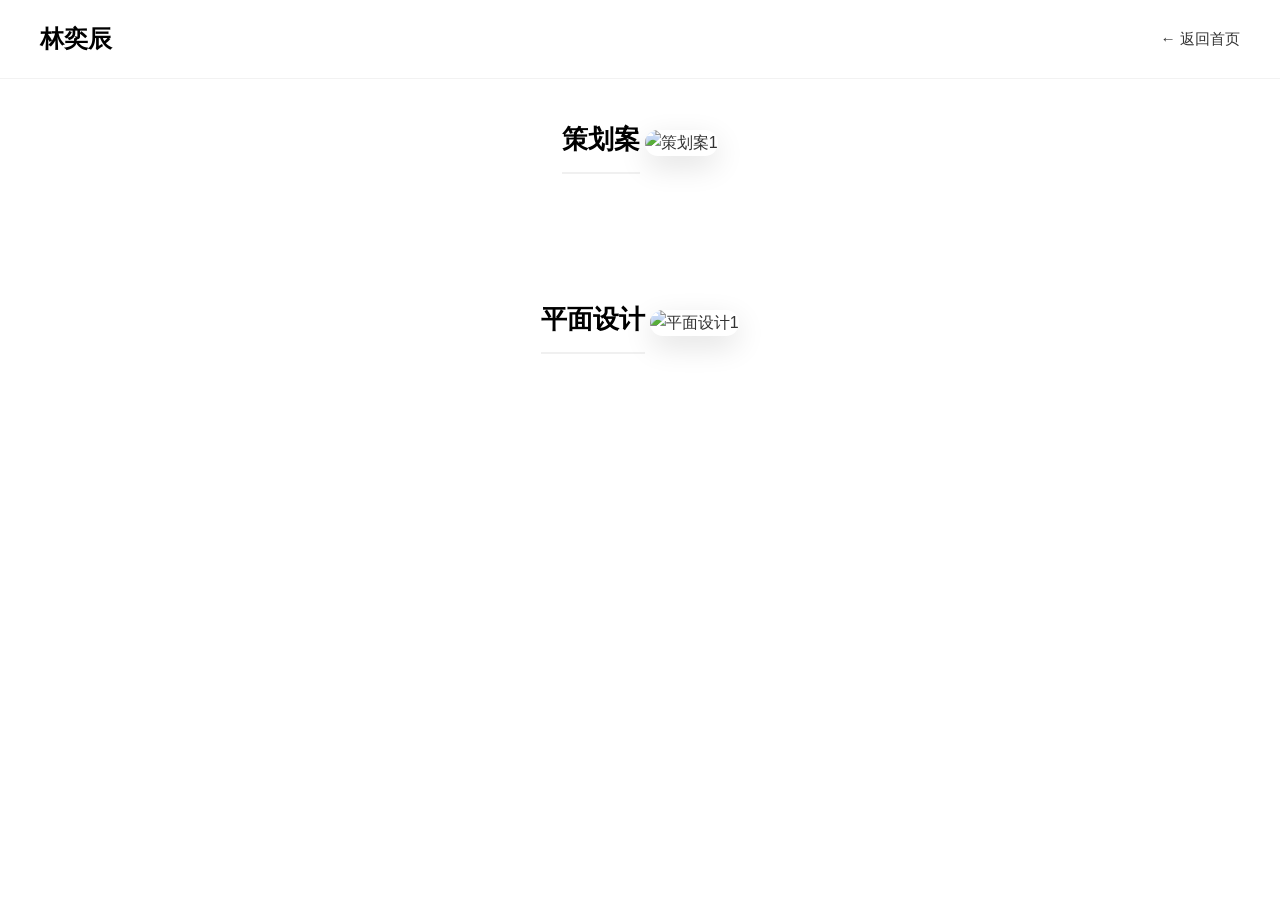
==== academic.html @ 8e868f14 "Create academic.html" ====
<!DOCTYPE html>
<html lang="zh-CN">
<head>
  <meta charset="UTF-8">
  <meta name="viewport" content="width=device-width, initial-scale=1.0">
  <title>学术作品 | 林奕辰</title>
  <link rel="stylesheet" href="style.css">
  <style>
    /* 这里使用页面专属样式，绝对不会和其他页面冲突 */
    .academic-section {
      max-width: 1000px;
      margin: 0 auto 60px;
      padding: 0 25px;
      text-align: center;
    }
    .academic-section h2 {
      font-size: 1.6rem;
      color: #000;
      margin: 40px 0 25px;
      border-bottom: 2px solid rgba(0,0,0,0.06);
      padding-bottom: 12px;
      display: inline-block;
    }
    .academic-img {
      width: 100%;
      height: auto;
      border-radius: 16px;
      box-shadow: 0 10px 30px rgba(0,0,0,0.12);
      margin-bottom: 20px;
    }
  </style>
</head>
<body>

  <div class="page-content">

    <!-- 顶部导航 -->
    <header class="navbar">
      <div class="logo">林奕辰</div>
      <nav>
        <a href="index.html">← 返回首页</a>
      </nav>
    </header>

    <!-- ===== 第一部分：策划案 ===== -->
    <div class="academic-section">
      <h2>策划案</h2>
      
      <!-- 有一张就写一行，有多张就复制多行 -->
      <img src="plan1.jpg" alt="策划案1" class="academic-img">
      <!-- <img src="plan2.jpg" alt="策划案2" class="academic-img"> -->
    </div>

    <!-- ===== 第二部分：平面设计 ===== -->
    <div class="academic-section">
      <h2>平面设计</h2>
      
      <img src="design1.jpg" alt="平面设计1" class="academic-img">
      <!-- <img src="design2.jpg" alt="平面设计2" class="academic-img"> -->
    </div>

  </div>

</body>
</html>
---- style.css ----
/* ===== 全局重置 ===== */
* {
  margin: 0;
  padding: 0;
  box-sizing: border-box;
}

body {
  font-family: "Helvetica Neue", Arial, sans-serif;
  background-color: #ffffff;
  color: #333;
  line-height: 1.6;
  min-height: 100vh;
}

/* ===== 背景轮播层 ===== */
.bg-carousel {
  position: fixed;
  top: 0;
  left: 0;
  width: 100%;
  height: 100%;
  z-index: -1;
  pointer-events: none;
  overflow: hidden;
}

.bg-slide {
  position: absolute;
  top: 0;
  left: 0;
  width: 100%;
  height: 100%;
  background-size: cover;
  background-position: center;
  background-repeat: no-repeat;
  opacity: 0;
  transition: opacity 1.5s ease-in-out;
}

.bg-slide.active {
  opacity: 1;
}

/* ===== 页面内容层 ===== */
.page-content {
  position: relative;
  z-index: 1;
}

/* ===== 全局链接：黑色加粗，无下划线 ===== */
a,
a:link,
a:visited,
a:active {
  color: #000 !important;
  font-weight: bold;
  text-decoration: none !important;
}

a:hover {
  color: #000 !important;
  text-decoration: underline !important;
}

/* ===== 导航栏 ===== */
.navbar {
  display: flex;
  justify-content: space-between;
  align-items: center;
  padding: 20px 40px;
  background: rgba(255, 255, 255, 0.85);
  backdrop-filter: blur(6px);
  border-bottom: 1px solid rgba(0, 0, 0, 0.05);
  position: sticky;
  top: 0;
  z-index: 100;
}

.logo {
  font-size: 1.5rem;
  font-weight: bold;
  color: #000;
}

.navbar nav a,
.navbar nav a:link,
.navbar nav a:visited {
  margin-left: 25px;
  font-size: 0.95rem;
  font-weight: normal !important;
  color: #333 !important;
  text-decoration: none !important;
}

.navbar nav a:hover {
  color: #000 !important;
  border-bottom: 2px solid #000;
  text-decoration: none !important;
}

/* ===== 个人照片 ===== */
.profile-photo {
  width: 180px;
  height: 180px;
  border-radius: 50%;
  object-fit: cover;
  box-shadow: 0 8px 24px rgba(0, 0, 0, 0.15);
  margin-bottom: 20px;
  display: block;
  margin-left: auto;
  margin-right: auto;
}

/* ===== 基本信息区 ===== */
.info {
  text-align: center;
  padding: 40px 20px;
  background: rgba(255, 255, 255, 0.75);
  backdrop-filter: blur(4px);
  max-width: 900px;
  margin: 60px auto;
  border-radius: 12px;
}

.info h1 {
  font-size: 2.2rem;
  margin-bottom: 10px;
  color: #000;
}

.info p {
  margin: 4px 0;
  color: #333;
  font-size: 0.95rem;
  font-weight: normal;
}

/* ===== 卡片区域 ===== */
.cards {
  display: grid;
  grid-template-columns: repeat(auto-fit, minmax(280px, 1fr));
  gap: 25px;
  padding: 40px;
  max-width: 1200px;
  margin: 0 auto;
}

/* 卡片整体（包括作为链接时的状态） */
.card,
a.card,
a.card:link,
a.card:visited,
a.card:active {
  display: block;
  background: rgba(255, 255, 255, 0.9);
  backdrop-filter: blur(4px);
  border: 1px solid rgba(0, 0, 0, 0.06);
  border-radius: 10px;
  padding: 25px;
  box-shadow: 0 2px 8px rgba(0, 0, 0, 0.06);
  transition: transform 0.2s, box-shadow 0.2s;
  cursor: pointer;
  color: #333 !important;
  font-weight: normal !important;
  text-decoration: none !important;
}

.card:hover,
a.card:hover {
  transform: translateY(-4px);
  box-shadow: 0 8px 20px rgba(0, 0, 0, 0.12);
  text-decoration: none !important;
}

/* 卡片标题：黑色加粗 */
.card h2,
a.card h2,
.card h2 a,
a.card h2 a,
.card h2 a:link,
.card h2 a:visited {
  font-size: 1.3rem;
  margin-bottom: 12px;
  border-bottom: 2px solid #f0f0f0;
  padding-bottom: 8px;
  font-weight: bold !important;
  color: #000 !important;
  text-decoration: none !important;
}

.card h2 a:hover,
a.card:hover h2 {
  text-decoration: underline !important;
}

/* 卡片正文：灰色正常粗细 */
.card p,
a.card p,
.card p a,
a.card p a {
  color: #666 !important;
  font-size: 0.95rem;
  font-weight: normal !important;
  text-decoration: none !important;
}

/* ===== 按钮（简历下载） ===== */
.btn,
.btn:link,
.btn:visited,
.btn:active {
  display: inline-block;
  padding: 10px 24px;
  background: #333;
  color: #fff !important;
  text-decoration: none !important;
  border-radius: 6px;
  margin-top: 15px;
  font-weight: normal !important;
  transition: background 0.2s;
}

.btn:hover {
  background: #000;
  color: #fff !important;
  text-decoration: none !important;
}

/* ===== 页脚 ===== */
footer {
  text-align: center;
  padding: 30px;
  color: #888;
  font-size: 0.85rem;
  background: rgba(255, 255, 255, 0.7);
  backdrop-filter: blur(4px);
  margin-top: 40px;
}

/* ===== 移动端适配 ===== */
@media (max-width: 768px) {
  .navbar {
    flex-direction: column;
    gap: 10px;
    padding: 15px;
  }

  .navbar nav a {
    margin: 0 10px;
    font-size: 0.85rem;
  }

  .profile-photo {
    width: 60vw;
    height: 60vw;
  }
}
/* ===== 最强制：卡片区域所有文字全部黑色 ===== */
.cards,
.cards *,
.card,
.card *,
a.card,
a.card *,
.cards h1, .cards h2, .cards h3,
.cards h1 *, .cards h2 *, .cards h3 *,
.card h1, .card h2, .card h3,
.card h1 *, .card h2 *, .card h3 * {
  color: #000 !important;
  text-decoration: none !important;
}

/* 卡片正文保持灰色，不要全黑 */
.card p,
.card p *,
a.card p,
a.card p *,
.cards p,
.cards p * {
  color: #666 !important;
  font-weight: normal !important;
}
/* ===== 工作经历页 ===== */
.work-header {
  text-align: center;
  margin-top: 50px;
  margin-bottom: 40px;
}

.work-header h1 {
  font-size: 2.2rem;
  color: #000;
  margin-bottom: 10px;
}

.work-header p {
  color: #666;
  font-size: 1rem;
}

/* 左右两栏布局 */
.work-layout {
  display: flex;
  justify-content: center;
  align-items: flex-start;
  gap: 80px;
  max-width: 1100px;
  margin: 0 auto 80px;
  padding: 0 40px;
}

/* 左侧人物区 */
.work-avatar {
  flex: 0 0 280px;     /* 固定宽度 280px */
  display: flex;
  flex-direction: column;
  align-items: center;
  position: sticky;    /* 滚动时人物固定在屏幕 */
  top: 120px;
}

.q-img {
  width: 100%;
  height: auto;
  filter: drop-shadow(0 15px 25px rgba(0, 0, 0, 0.12));  /* 人物悬浮阴影 */
}

.avatar-label {
  margin-top: 15px;
  background: #fff;
  padding: 6px 20px;
  border-radius: 30px;
  font-size: 0.85rem;
  font-weight: bold;
  color: #000;
  box-shadow: 0 4px 12px rgba(0, 0, 0, 0.08);
}

/* ===== 工作经历页 ===== */
.work-title {
  text-align: center;
  font-size: 2rem;
  color: #000;
  margin: 60px 0 50px;
  font-weight: bold;
}

.work-grid {
  display: grid;
  grid-template-columns: 1fr 1fr 1fr;
  gap: 50px;
  max-width: 1100px;
  margin: 0 auto 100px;
  padding: 0 40px;
  align-items: center;
}

.work-side {
  display: flex;
  flex-direction: column;
  gap: 60px;
}

.work-side.left {
  text-align: right;
}

.work-side.right {
  text-align: left;
}

.work-block h2 {
  font-size: 1.15rem;
  color: #000 !important;
  font-weight: bold !important;
  margin-bottom: 8px;
}

.work-block p {
  font-size: 0.9rem;
  color: #666 !important;
  line-height: 1.7;
}

.work-center {
  display: flex;
  justify-content: center;
}

.q-img {
  width: 100%;
  max-width: 260px;
  height: auto;
  filter: drop-shadow(0 15px 25px rgba(0, 0, 0, 0.1));
}

@media (max-width: 768px) {
  .work-grid {
    grid-template-columns: 1fr;
    gap: 30px;
    padding: 0 25px;
  }
  .work-side {
    text-align: center !important;
    gap: 35px;
  }
  .work-center {
    order: -1;
  }
}
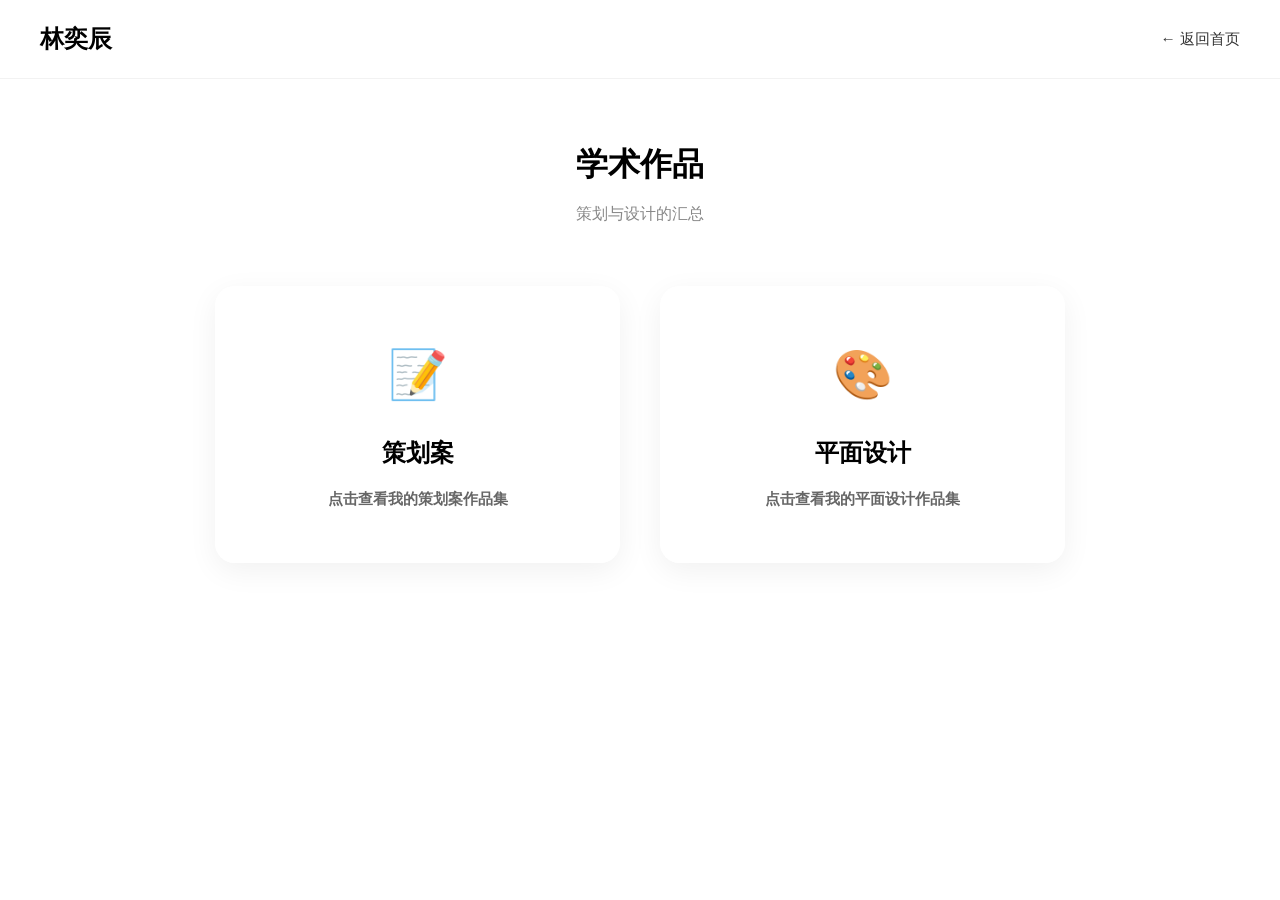
==== commit 714944df: "Update academic.html" ====
--- a/academic.html
+++ b/academic.html
@@ -6,27 +6,62 @@
   <title>学术作品 | 林奕辰</title>
   <link rel="stylesheet" href="style.css">
   <style>
-    /* 这里使用页面专属样式，绝对不会和其他页面冲突 */
-    .academic-section {
-      max-width: 1000px;
-      margin: 0 auto 60px;
+    /* 本页面专属样式 */
+    .academic-title {
+      text-align: center;
+      font-size: 2rem;
+      color: #000;
+      margin: 60px 0 10px;
+    }
+    .academic-subtitle {
+      text-align: center;
+      color: #888;
+      margin-bottom: 60px;
+    }
+    .academic-layout {
+      display: flex;
+      gap: 40px;
+      max-width: 900px;
+      margin: 0 auto 100px;
       padding: 0 25px;
+    }
+    .entry-card {
+      flex: 1;
+      display: block;
+      text-decoration: none !important;
+      color: #333 !important;
+      background: rgba(255, 255, 255, 0.85);
+      backdrop-filter: blur(10px);
+      border-radius: 20px;
+      padding: 50px 30px;
       text-align: center;
+      box-shadow: 0 8px 30px rgba(0, 0, 0, 0.06);
+      border: 1px solid rgba(255, 255, 255, 0.6);
+      transition: transform 0.3s ease, box-shadow 0.3s ease;
     }
-    .academic-section h2 {
-      font-size: 1.6rem;
-      color: #000;
-      margin: 40px 0 25px;
-      border-bottom: 2px solid rgba(0,0,0,0.06);
-      padding-bottom: 12px;
-      display: inline-block;
+    .entry-card:hover {
+      transform: translateY(-6px);
+      box-shadow: 0 15px 40px rgba(0, 0, 0, 0.12);
     }
-    .academic-img {
-      width: 100%;
-      height: auto;
-      border-radius: 16px;
-      box-shadow: 0 10px 30px rgba(0,0,0,0.12);
+    .entry-icon {
+      font-size: 3rem;
       margin-bottom: 20px;
+    }
+    .entry-card h2 {
+      font-size: 1.5rem;
+      color: #000 !important;
+      font-weight: bold !important;
+      margin-bottom: 15px;
+    }
+    .entry-card p {
+      font-size: 0.95rem;
+      color: #666 !important;
+      line-height: 1.6;
+    }
+    @media (max-width: 768px) {
+      .academic-layout {
+        flex-direction: column;
+      }
     }
   </style>
 </head>
@@ -34,7 +69,6 @@
 
   <div class="page-content">
 
-    <!-- 顶部导航 -->
     <header class="navbar">
       <div class="logo">林奕辰</div>
       <nav>
@@ -42,21 +76,20 @@
       </nav>
     </header>
 
-    <!-- ===== 第一部分：策划案 ===== -->
-    <div class="academic-section">
-      <h2>策划案</h2>
-      
-      <!-- 有一张就写一行，有多张就复制多行 -->
-      <img src="plan1.jpg" alt="策划案1" class="academic-img">
-      <!-- <img src="plan2.jpg" alt="策划案2" class="academic-img"> -->
-    </div>
+    <h1 class="academic-title">学术作品</h1>
+    <p class="academic-subtitle">策划与设计的汇总</p>
 
-    <!-- ===== 第二部分：平面设计 ===== -->
-    <div class="academic-section">
-      <h2>平面设计</h2>
-      
-      <img src="design1.jpg" alt="平面设计1" class="academic-img">
-      <!-- <img src="design2.jpg" alt="平面设计2" class="academic-img"> -->
+    <div class="academic-layout">
+      <a href="plans.html" class="entry-card">
+        <div class="entry-icon">📝</div>
+        <h2>策划案</h2>
+        <p>点击查看我的策划案作品集</p>
+      </a>
+      <a href="design.html" class="entry-card">
+        <div class="entry-icon">🎨</div>
+        <h2>平面设计</h2>
+        <p>点击查看我的平面设计作品集</p>
+      </a>
     </div>
 
   </div>
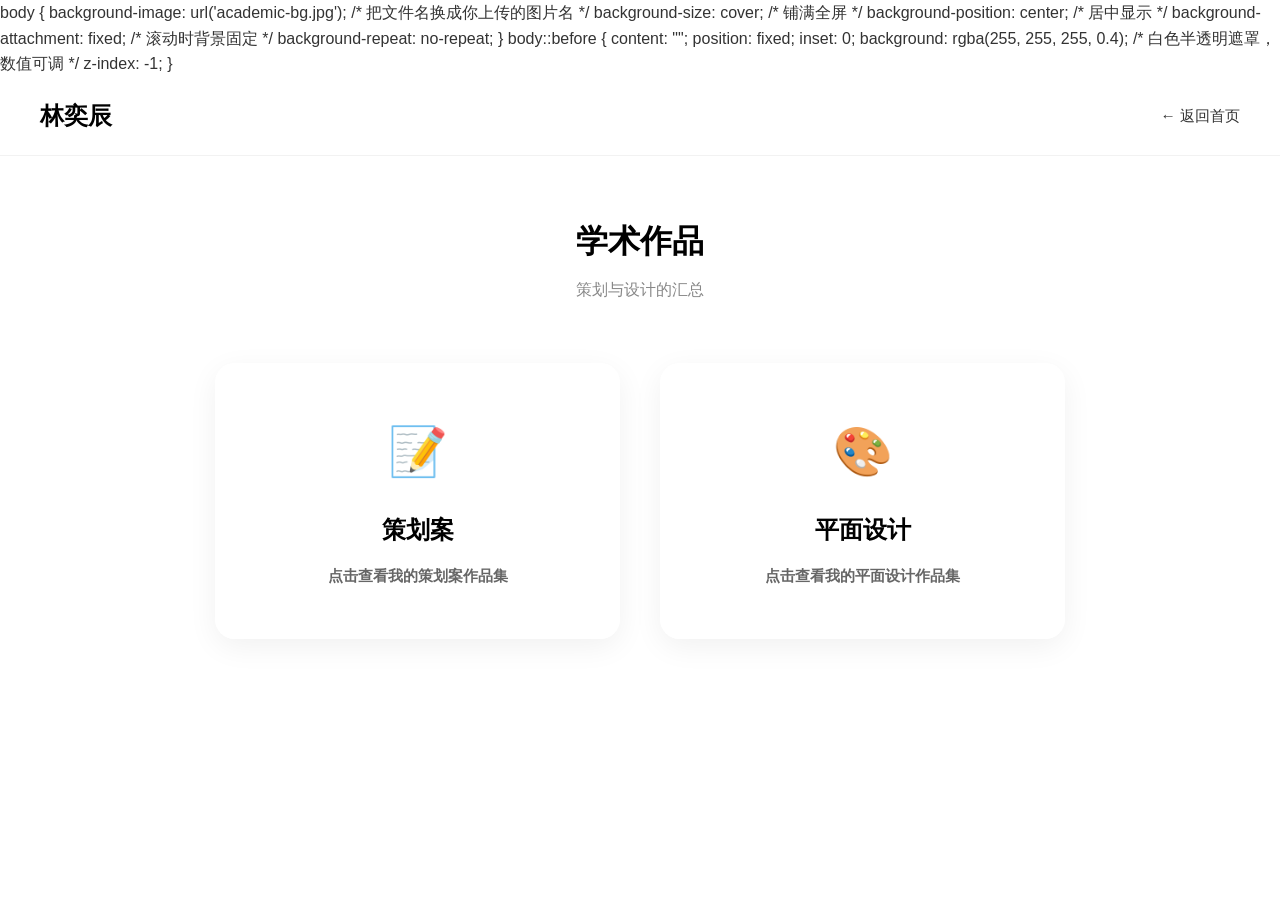
==== commit 5f8b186d: "Update academic.html" ====
--- a/academic.html
+++ b/academic.html
@@ -6,7 +6,6 @@
   <title>学术作品 | 林奕辰</title>
   <link rel="stylesheet" href="style.css">
   <style>
-    /* 本页面专属样式 */
     .academic-title {
       text-align: center;
       font-size: 2rem;
@@ -64,6 +63,20 @@
       }
     }
   </style>
+  body {
+  background-image: url('academic-bg.jpg');   /* 把文件名换成你上传的图片名 */
+  background-size: cover;                     /* 铺满全屏 */
+  background-position: center;                /* 居中显示 */
+  background-attachment: fixed;               /* 滚动时背景固定 */
+  background-repeat: no-repeat;
+}
+  body::before {
+  content: "";
+  position: fixed;
+  inset: 0;
+  background: rgba(255, 255, 255, 0.4);       /* 白色半透明遮罩，数值可调 */
+  z-index: -1;
+}
 </head>
 <body>
 
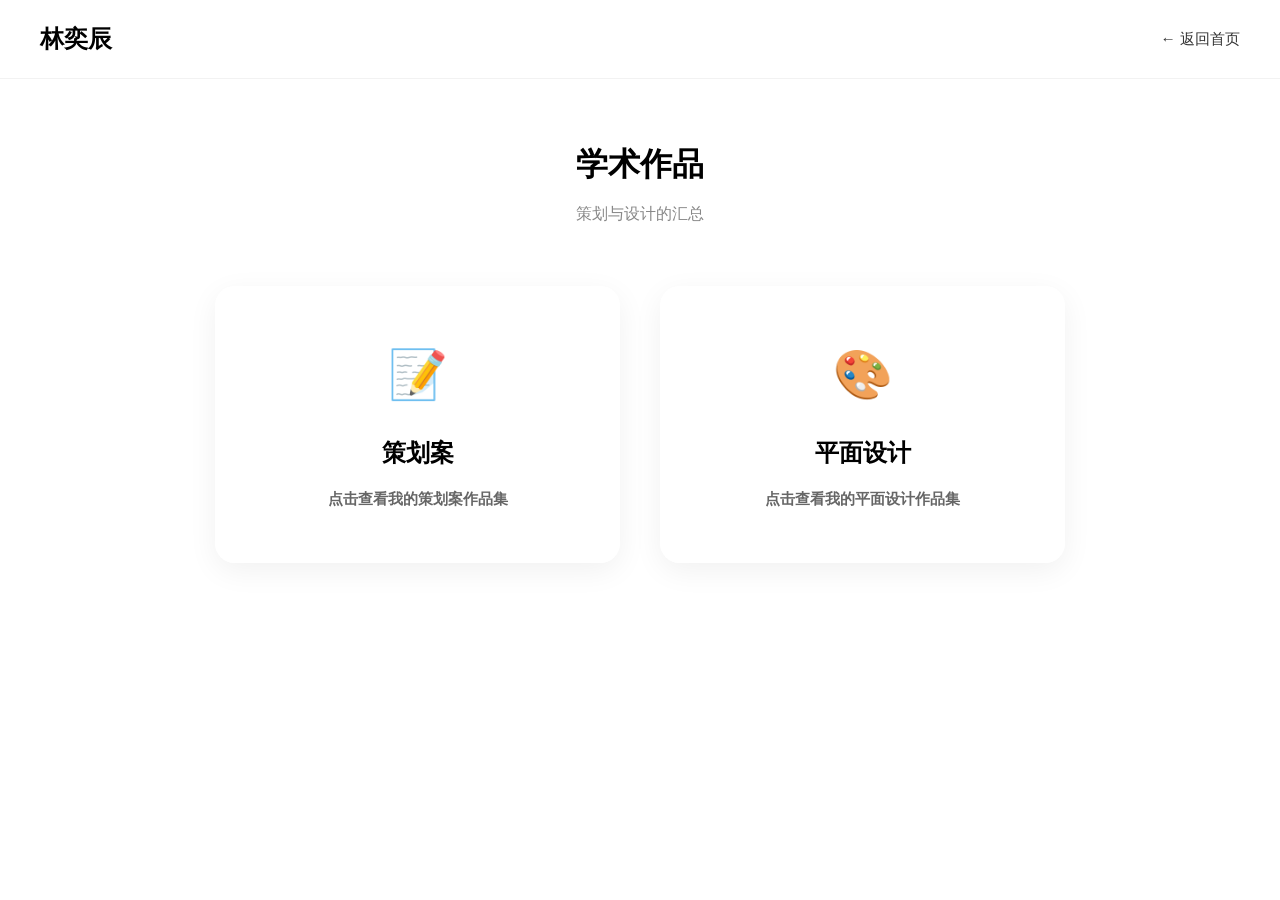
==== commit c58c7944: "Update academic.html" ====
--- a/academic.html
+++ b/academic.html
@@ -61,9 +61,7 @@
       .academic-layout {
         flex-direction: column;
       }
-    }
-  </style>
-  body {
+      body {
   background-image: url('academic-bg.jpg');   /* 把文件名换成你上传的图片名 */
   background-size: cover;                     /* 铺满全屏 */
   background-position: center;                /* 居中显示 */
@@ -77,6 +75,8 @@
   background: rgba(255, 255, 255, 0.4);       /* 白色半透明遮罩，数值可调 */
   z-index: -1;
 }
+    }
+  </style>
 </head>
 <body>
 
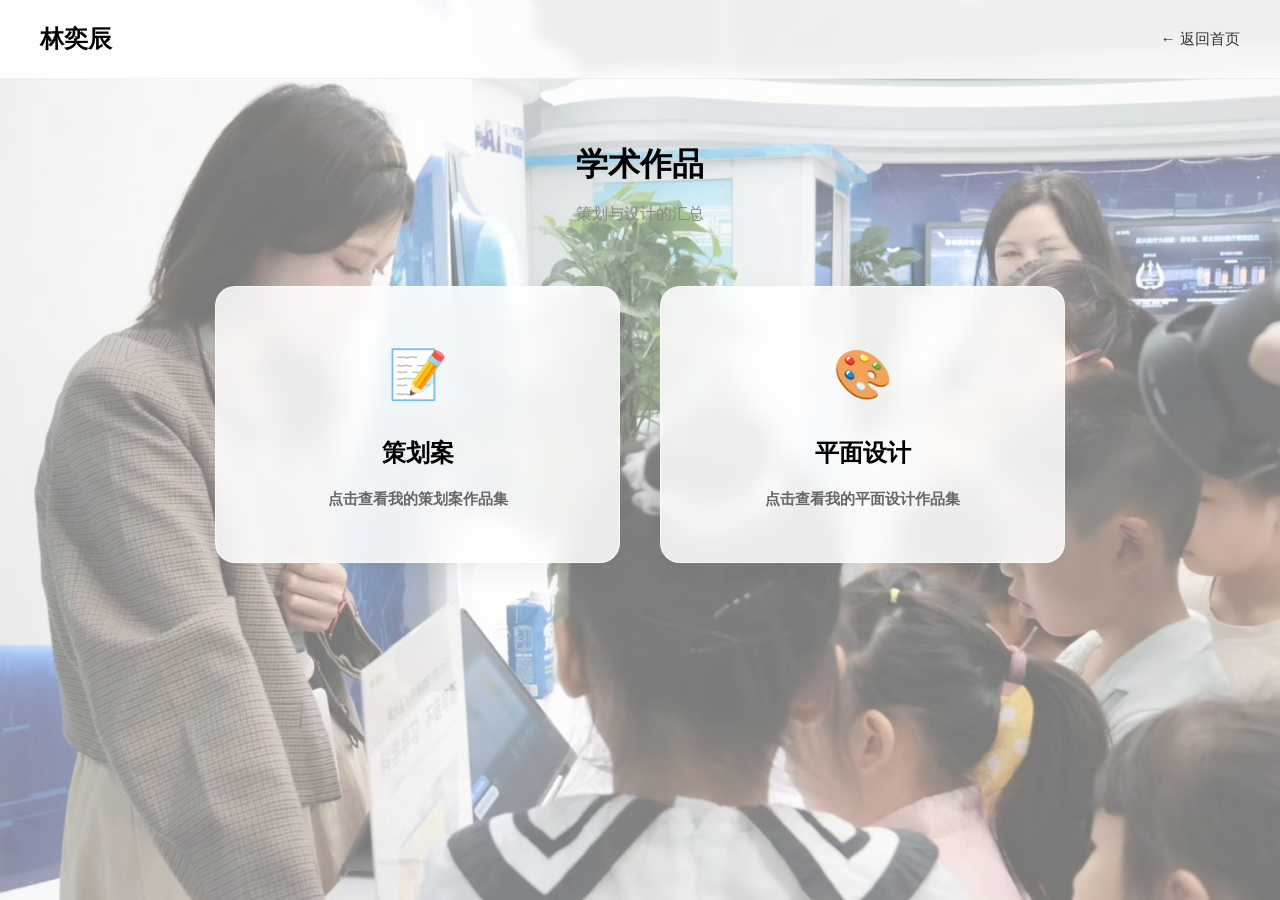
==== commit 32e77412: "Update academic.html" ====
--- a/academic.html
+++ b/academic.html
@@ -1,4 +1,4 @@
-<!DOCTYPE html>
+ <!DOCTYPE html>
 <html lang="zh-CN">
 <head>
   <meta charset="UTF-8">
@@ -6,6 +6,26 @@
   <title>学术作品 | 林奕辰</title>
   <link rel="stylesheet" href="style.css">
   <style>
+    /* 背景图 */
+    body {
+      background-image: url('academic-bg.jpg');
+      background-size: cover;
+      background-position: center;
+      background-attachment: fixed;
+      background-repeat: no-repeat;
+    }
+
+    /* 白色半透明遮罩，让卡片文字更清晰 */
+    body::before {
+      content: "";
+      position: fixed;
+      inset: 0;
+      background: rgba(255, 255, 255, 0.45);
+      z-index: -1;
+      pointer-events: none;
+    }
+
+    /* 页面标题 */
     .academic-title {
       text-align: center;
       font-size: 2rem;
@@ -17,6 +37,8 @@
       color: #888;
       margin-bottom: 60px;
     }
+
+    /* 左右两列布局 */
     .academic-layout {
       display: flex;
       gap: 40px;
@@ -24,6 +46,8 @@
       margin: 0 auto 100px;
       padding: 0 25px;
     }
+
+    /* 卡片样式 */
     .entry-card {
       flex: 1;
       display: block;
@@ -57,24 +81,12 @@
       color: #666 !important;
       line-height: 1.6;
     }
+
+    /* 手机端适配 */
     @media (max-width: 768px) {
       .academic-layout {
         flex-direction: column;
       }
-      body {
-  background-image: url('academic-bg.jpg');   /* 把文件名换成你上传的图片名 */
-  background-size: cover;                     /* 铺满全屏 */
-  background-position: center;                /* 居中显示 */
-  background-attachment: fixed;               /* 滚动时背景固定 */
-  background-repeat: no-repeat;
-}
-  body::before {
-  content: "";
-  position: fixed;
-  inset: 0;
-  background: rgba(255, 255, 255, 0.4);       /* 白色半透明遮罩，数值可调 */
-  z-index: -1;
-}
     }
   </style>
 </head>
